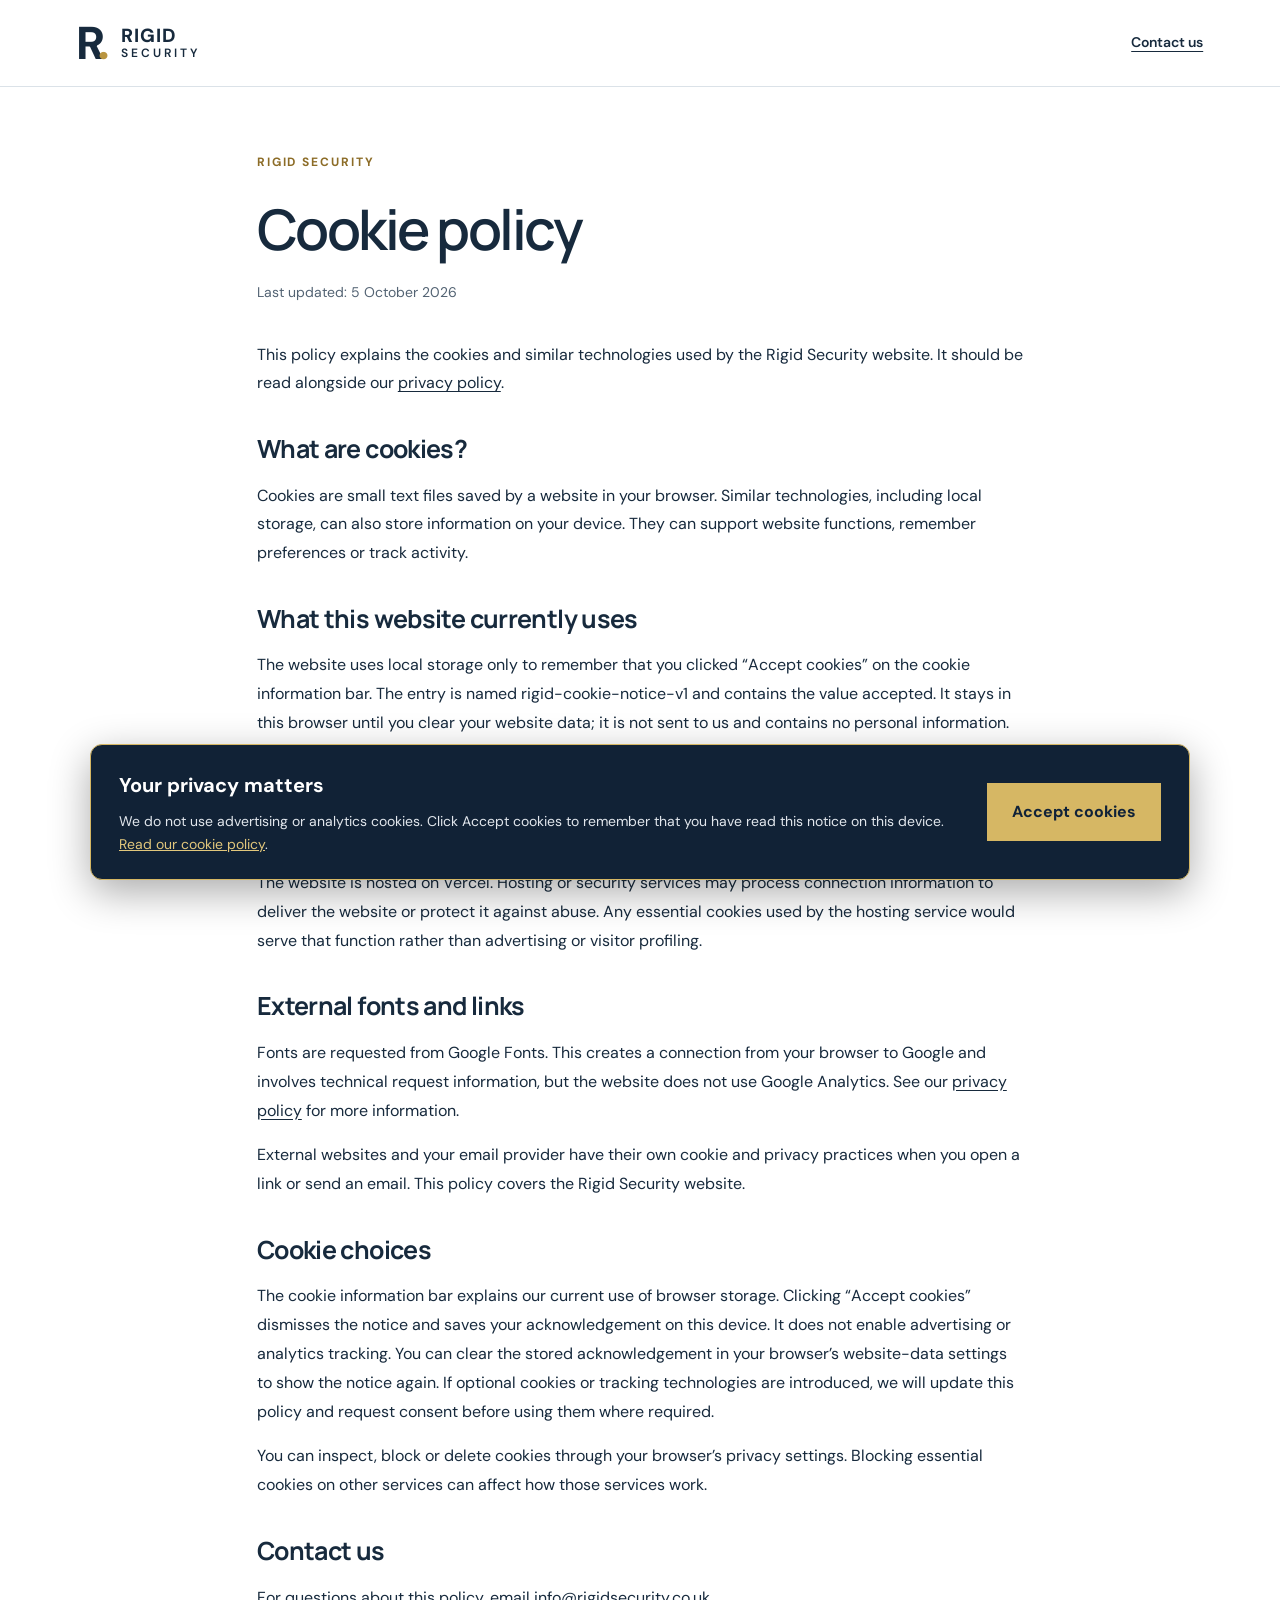
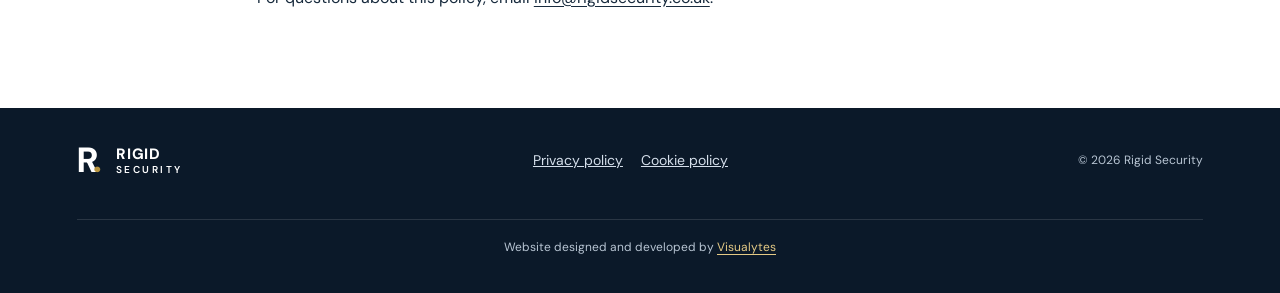
==== cookie-policy.html @ 5eea30d1 "Initial commit - Rigid Security website" ====
<!doctype html><html lang="en-GB"><head><meta charset="utf-8"><meta name="viewport" content="width=device-width, initial-scale=1"><title>Cookie policy | Rigid Security</title><meta name="description" content="Cookie policy for the Rigid Security website."><link rel="stylesheet" href="style.css"><link rel="stylesheet" href="redesign.css"><link rel="stylesheet" href="policy.css"><link rel="icon" href="data:image/svg+xml,%3Csvg xmlns='http://www.w3.org/2000/svg' viewBox='0 0 32 32'%3E%3Crect width='32' height='32' fill='%23112236'/%3E%3Ctext x='8' y='24' font-size='24' fill='%23d6b764'%3ER%3C/text%3E%3C/svg%3E"></head><body><a class="skip" href="#main">Skip to content</a><header><a class="brand" href="/"><span class="brand-mark">R<span>.</span></span><span>RIGID <b>SECURITY</b></span></a><a class="policy-header-link" href="/#contact">Contact us</a></header><main class="policy-main" id="main"><p class="eyebrow">RIGID SECURITY</p><h1>Cookie policy</h1><p class="updated">Last updated: 5 October 2026</p>
<p>This policy explains the cookies and similar technologies used by the Rigid Security website. It should be read alongside our <a href="privacy-policy.html">privacy policy</a>.</p>
<h2>What are cookies?</h2><p>Cookies are small text files saved by a website in your browser. Similar technologies, including local storage, can also store information on your device. They can support website functions, remember preferences or track activity.</p>
<h2>What this website currently uses</h2><p>The website uses local storage only to remember that you clicked “Accept cookies” on the cookie information bar. The entry is named rigid-cookie-notice-v1 and contains the value accepted. It stays in this browser until you clear your website data; it is not sent to us and contains no personal information. The website’s own code does not set cookies or use session storage. We have not added advertising, social media tracking or visitor analytics tools. The enquiry form keeps entries on the current page while you complete it and prepares an email in your email application; it does not save form entries in browser storage.</p><p>The website is hosted on Vercel. Hosting or security services may process connection information to deliver the website or protect it against abuse. Any essential cookies used by the hosting service would serve that function rather than advertising or visitor profiling.</p>
<h2>External fonts and links</h2><p>Fonts are requested from Google Fonts. This creates a connection from your browser to Google and involves technical request information, but the website does not use Google Analytics. See our <a href="privacy-policy.html">privacy policy</a> for more information.</p><p>External websites and your email provider have their own cookie and privacy practices when you open a link or send an email. This policy covers the Rigid Security website.</p>
<h2>Cookie choices</h2><p>The cookie information bar explains our current use of browser storage. Clicking “Accept cookies” dismisses the notice and saves your acknowledgement on this device. It does not enable advertising or analytics tracking. You can clear the stored acknowledgement in your browser’s website-data settings to show the notice again. If optional cookies or tracking technologies are introduced, we will update this policy and request consent before using them where required.</p><p>You can inspect, block or delete cookies through your browser’s privacy settings. Blocking essential cookies on other services can affect how those services work.</p>
<h2>Contact us</h2><p>For questions about this policy, email <a href="mailto:info@rigidsecurity.co.uk">info@rigidsecurity.co.uk</a>.</p>
</main><footer class="policy-footer"><a class="brand" href="/"><span class="brand-mark">R<span>.</span></span><span>RIGID <b>SECURITY</b></span></a><div class="policy-links"><a href="privacy-policy.html">Privacy policy</a><a href="cookie-policy.html">Cookie policy</a></div><span>© 2026 Rigid Security</span><p class="design-credit">Website designed and developed by <a href="https://www.visualytes.com" target="_blank" rel="noopener noreferrer">Visualytes</a></p></footer><script src="cookie-banner.js" defer></script></body></html>
---- style.css ----
@import url('https://fonts.googleapis.com/css2?family=DM+Sans:wght@400;500;600;700&family=Manrope:wght@400;500;600;700;800&display=swap');
:root{--navy:#112236;--deep:#0b1929;--lime:#c6f36b;--ink:#172a3d;--muted:#536373;--line:#dbe2e8;--paper:#f3f6f8}*{box-sizing:border-box}html{scroll-behavior:smooth;scroll-padding-top:90px}body{margin:0;color:var(--ink);font-family:'DM Sans',Arial,sans-serif;font-size:16px;line-height:1.65}a{color:inherit}button,input,select,textarea{font:inherit}button,a,input,select,textarea{-webkit-tap-highlight-color:transparent}a:focus-visible,button:focus-visible,input:focus-visible,select:focus-visible,textarea:focus-visible{outline:3px solid #78a922;outline-offset:5px}.skip{position:absolute;top:-100px;left:16px;background:white;padding:12px;z-index:50}.skip:focus{top:10px}header{display:flex;align-items:center;justify-content:space-between;gap:25px;padding:22px 6%;background:white;border-bottom:1px solid var(--line)}.brand{display:flex;align-items:center;gap:12px;text-decoration:none;line-height:1.15;font-size:19px;font-weight:800;letter-spacing:.06em}.brand b{display:block;font-size:12px;letter-spacing:.25em;font-weight:600}.brand-mark{font-size:46px;letter-spacing:-.13em;line-height:1;padding-right:6px}.brand-mark span{color:#80b52e}nav{display:flex;align-items:center;gap:30px}nav a{text-decoration:none;font-size:14px;font-weight:600}nav a:hover,.text-link:hover{color:#648c25}.button{display:inline-flex;align-items:center;justify-content:center;background:var(--lime);color:var(--deep);padding:15px 23px;border:0;border-radius:3px;font-weight:700;text-decoration:none;cursor:pointer;line-height:1.5;transition:background .15s}.button:hover{background:#b0e453}.button.small{background:var(--navy);color:white;padding:12px 21px}.menu{display:none}.hero{background:var(--navy);color:white;padding:70px 6% 0;display:grid;grid-template-columns:3fr 1fr;column-gap:70px;position:relative}.eyebrow{font-size:12px;letter-spacing:.16em;font-weight:700;margin:0 0 24px}.hero .eyebrow{color:var(--lime)}h1,h2,h3{font-family:Manrope,Arial,sans-serif;line-height:1.12;letter-spacing:-.045em;margin:0}h1{font-size:clamp(42px,5.8vw,82px);font-weight:600}h1 span{color:var(--lime)}.hero-copy{color:#ced7e0;max-width:540px;font-size:19px;margin:27px 0 30px}.hero-actions{display:flex;align-items:center;gap:28px;margin-bottom:65px}.text-link{text-underline-offset:6px;font-size:14px}.hero-note{border-left:1px solid #415065;padding-left:30px;display:flex;flex-direction:column;justify-content:space-between;margin-bottom:64px}.number{color:#a9b7c5;font-size:12px;letter-spacing:.12em}.hero-note p{font-family:Manrope,Arial,sans-serif;font-size:23px;line-height:1.4;letter-spacing:-.02em}.hero-note div>span{font-size:14px;color:#b9c5d0}.area{font-size:13px;color:#c9d3de;line-height:1.8}.hero-bottom{grid-column:1/-1;border-top:1px solid #415065;display:flex;gap:55px;padding:22px 0;color:#d0dae3;font-size:14px}.hero-bottom span:before{content:'+';color:var(--lime);margin-right:12px}.section{padding:85px 6%}.section-heading{display:flex;justify-content:space-between;align-items:flex-end;gap:50px;margin-bottom:45px}h2{font-size:clamp(32px,3.4vw,48px);font-weight:600}.section-heading>p{max-width:420px;color:var(--muted);margin-bottom:0}.service-grid{display:grid;grid-template-columns:repeat(4,1fr);border-top:1px solid var(--line);border-bottom:1px solid var(--line)}.service-grid article{padding:30px 24px 30px 0;display:flex;flex-direction:column}.service-grid article+article{padding-left:24px;border-left:1px solid var(--line)}.service-no{font-size:13px;color:#69842c;margin-bottom:28px}.service-grid h3{font-size:24px;letter-spacing:-.035em;min-height:55px}.service-grid p{color:var(--muted);font-size:15px}.service-grid ul{padding-left:18px;font-size:14px;color:var(--muted);margin-bottom:25px}.service-grid li{margin-bottom:8px}.service-grid a{font-size:13px;font-weight:700;text-underline-offset:5px;margin-top:auto}.about{background:var(--paper);display:grid;grid-template-columns:1fr 1fr;gap:80px}.about-intro>p:not(.eyebrow){color:var(--muted);max-width:540px}.about-intro h2{margin-bottom:25px}.principles{display:grid;grid-template-columns:1fr 1fr;gap:15px;border-top:1px solid var(--line);margin-top:28px;padding-top:24px;font-size:14px;font-weight:600}.principles span:before{content:'✓';margin-right:9px;color:#618321}.leadership{padding-top:12px}.leader{display:grid;grid-template-columns:125px 1fr;gap:25px;align-items:start}.leader img{width:125px;height:155px;object-fit:cover;object-position:center top;border-radius:3px}.leader .eyebrow{font-size:11px;margin-bottom:8px;color:var(--muted)}.leader h3{font-size:24px}.leader p{font-size:14px;color:var(--muted);margin-bottom:0}.second{margin-top:32px;border-top:1px solid var(--line);padding-top:30px}.initials{width:125px;height:100px;background:#e3e9ed;color:#647687;display:flex;align-items:center;justify-content:center;font-size:30px;letter-spacing:-.03em}.community{background:var(--deep);color:white}.community>.eyebrow{color:var(--lime)}.community-layout{display:grid;grid-template-columns:1.15fr 1fr;gap:80px}.community h2 span{color:var(--lime)}.community-layout p{color:#becbd8;margin-top:0}.community-layout .large-copy{font-size:22px;line-height:1.5;color:white}.community-layout .button{margin-top:16px}.community-steps{margin-top:60px;border-top:1px solid #354355;display:grid;grid-template-columns:repeat(3,1fr);gap:50px;padding-top:28px}.community-steps span{color:var(--lime);font-size:13px}.community-steps h3{font-size:22px;margin-top:17px;letter-spacing:-.025em}.community-steps p{font-size:14px;color:#becbd8;max-width:310px}.contact{display:grid;grid-template-columns:1fr 1.25fr;gap:100px}.contact-copy>p:not(.eyebrow){color:var(--muted);max-width:380px;margin-top:25px}.contact-details{display:flex;flex-direction:column;align-items:flex-start;margin-top:32px}.contact-details>span{font-size:11px;font-weight:700;letter-spacing:.12em;color:var(--muted);margin-top:20px;margin-bottom:8px}.contact-details a{text-decoration:none;font-size:19px}.contact-details a:hover{text-decoration:underline}.contact-details p{margin:0}form{padding:35px;background:var(--paper);border:1px solid var(--line);border-radius:4px}form h3{font-size:27px}.form-intro{font-size:14px;color:var(--muted);margin-bottom:25px}.form-grid{display:grid;grid-template-columns:1fr 1fr;gap:18px}label{display:block;font-size:14px;font-weight:500}label span{color:#657e2a}input,select,textarea{display:block;width:100%;padding:11px;margin:7px 0 0;background:white;border:1px solid #bcc8d2;border-radius:3px;color:var(--ink);min-width:0}textarea{resize:vertical}form>label{margin-top:18px}.privacy{font-size:12px;color:var(--muted);line-height:1.6;margin:20px 0}#form-status{font-size:14px;margin-bottom:0}#form-status:empty{display:none}footer{border-top:1px solid var(--line);padding:28px 6%;display:flex;align-items:center;justify-content:space-between;gap:25px}footer p,footer>span{font-size:12px;color:var(--muted)}footer .brand{font-size:15px}footer .brand b{font-size:10px}footer .brand-mark{font-size:35px}@media(min-width:1600px){header,.section,.hero,footer{padding-left:calc((100% - 1400px)/2);padding-right:calc((100% - 1400px)/2)}}@media(max-width:1000px){nav{gap:20px}.hero{gap:30px}.hero-note{padding-left:22px}.hero-note p{font-size:19px}.service-grid{grid-template-columns:1fr 1fr}.service-grid article:nth-child(3){padding-left:0;border-left:0}.service-grid article:nth-child(n+3){border-top:1px solid var(--line)}.service-grid h3{min-height:0}.about,.contact,.community-layout{gap:40px}.leader{grid-template-columns:85px 1fr;gap:18px}.leader img,.initials{width:85px}.contact{grid-template-columns:1fr 1.3fr}form{padding:24px}}@media(max-width:720px){header{padding:18px 6%;flex-wrap:wrap}.brand{font-size:17px}.brand-mark{font-size:38px}.menu{display:block;border:1px solid var(--line);background:white;padding:7px 13px;border-radius:3px;font-size:14px}nav{display:none;width:100%;flex-direction:column;align-items:stretch;gap:0}nav.open{display:flex}nav>a{padding:12px 0}nav .small{margin-top:10px}.hero{padding-top:45px;display:block}h1{font-size:clamp(36px,8vw,57px)}.hero-copy{font-size:17px}.hero-actions{flex-wrap:wrap;gap:20px;margin-bottom:40px}.hero-note{border-left:0;border-top:1px solid #415065;padding:22px 0;margin-bottom:25px;gap:10px}.hero-note p{margin:10px 0;font-size:21px}.area{margin-top:15px}.hero-bottom{flex-wrap:wrap;gap:12px 25px;font-size:12px}.section{padding-top:55px;padding-bottom:55px}.section-heading{display:block;margin-bottom:30px}.section-heading>p{margin-top:22px}.service-grid{display:block}.service-grid article,.service-grid article+article{border-left:0;padding:25px 0}.service-grid article+article{border-top:1px solid var(--line)}.service-no{margin-bottom:16px}.service-grid h3{font-size:25px}.service-grid p{font-size:16px}.service-grid a,.service-grid ul{font-size:14px}.about,.contact,.community-layout{display:block}.leadership{margin-top:40px}.leader{grid-template-columns:90px 1fr}.leader img,.initials{width:90px}.community-layout>div{margin-top:30px}.community-steps{grid-template-columns:1fr;gap:18px;margin-top:40px}.community-steps h3{margin-top:8px}.community-steps p{max-width:none}.contact form{margin-top:35px}.form-grid{grid-template-columns:1fr}.eyebrow{font-size:11px}footer{flex-wrap:wrap;gap:15px}footer p{width:100%;order:3;margin:0}.contact-details a{font-size:18px}.privacy{font-size:12px}}@media(prefers-reduced-motion:reduce){html{scroll-behavior:auto}*{transition:none!important}}
---- redesign.css ----
:root{--lime:#d6b764;--paper:#f4f6f7}body{background:#fff}.topbar{padding:9px 6%;display:flex;justify-content:space-between;gap:20px;background:#0b1929;color:#dce3eb;font-size:12px}.topbar a{text-decoration:none;color:#e6ca81}header{padding-top:20px;padding-bottom:20px}.brand-mark span{color:#b99540}.button{background:#d6b764;color:#102238;border-radius:0;padding:17px 25px}.button:hover{background:#e6ca81}.button.small{background:#112236}.hero{min-height:690px;padding-top:95px;grid-template-columns:1fr;overflow:hidden;isolation:isolate;background:#102238}.hero-photo{position:absolute;inset:0;width:100%;height:100%;object-fit:cover;object-position:center;z-index:-3}.hero:before{content:'';position:absolute;inset:0;background:linear-gradient(90deg,rgba(6,20,35,.94),rgba(6,20,35,.82) 35%,rgba(6,20,35,.2) 76%,rgba(6,20,35,.08));z-index:-2}.hero-main{max-width:740px}.hero h1{font-size:clamp(44px,5.2vw,74px);font-weight:700;line-height:1.1}.hero h1 span{color:#e5ca85}.hero .eyebrow{color:#e5ca85;letter-spacing:.2em}.hero-copy{max-width:470px;font-size:18px;line-height:1.7}.hero-actions{margin-bottom:60px}.hero-note{position:absolute;right:6%;bottom:120px;width:235px;background:rgba(9,26,43,.86);border:1px solid rgba(255,255,255,.22);padding:22px;margin:0;backdrop-filter:blur(8px);gap:12px}.hero-note .number{font-size:10px;letter-spacing:.13em;color:#e5ca85}.hero-note p{font-size:20px;margin:10px 0}.hero-note .area{border-top:1px solid #526071;padding-top:12px}.hero-bottom{background:rgba(9,26,43,.82);padding:23px 30px;margin-top:auto;margin-left:-30px;margin-right:-30px;font-size:14px;border-color:#8c98a044}.hero-bottom span:before{color:#e5ca85}.section{padding-top:95px;padding-bottom:95px}.section-heading{margin-bottom:40px}.section-heading .eyebrow,.about .eyebrow,.contact .eyebrow{color:#8c6c27}.section-heading h2,h2{font-weight:700}.services{background:#f4f6f7}.service-grid{display:grid;grid-template-columns:1fr 1fr;border:0;gap:30px}.service-grid article,.service-grid article+article,.service-grid article:nth-child(n+3){padding:0;border:1px solid #e0e5e9;background:white;overflow:hidden;box-shadow:0 10px 28px #11223608}.service-image{height:245px;position:relative;overflow:hidden}.service-image img{width:100%;height:100%;object-fit:cover;transition:transform .4s}.service-grid article:hover .service-image img{transform:scale(1.035)}.service-grid article:first-child .service-image img{object-position:70% 45%}.service-grid article:nth-child(2) .service-image img{object-position:40% 45%}.service-grid article:nth-child(3) .service-image img{object-position:75% 45%}.service-image:after{content:'';position:absolute;inset:0;background:linear-gradient(transparent 55%,#081a2bc9)}.service-image span{position:absolute;bottom:19px;left:28px;z-index:1;font-size:11px;color:#fff;letter-spacing:.16em;font-weight:700}.service-content{padding:30px;display:flex;flex-direction:column;flex:1}.service-no{display:none}.service-grid h3{min-height:0;font-size:29px}.service-grid p{font-size:16px;margin-top:15px}.service-grid ul{font-size:14px;display:grid;gap:0;margin-top:0;margin-bottom:22px}.service-grid a{font-size:14px;padding-top:15px;border-top:1px solid var(--line);text-decoration:none;color:#775e24}.about{background:white;grid-template-columns:1fr 1fr;gap:35px 70px}.about-photo{grid-column:1;grid-row:1 / span 2;position:relative;min-height:680px;overflow:hidden}.about-photo>img{position:absolute;width:100%;height:100%;object-fit:cover;object-position:60% center}.about-photo:after{content:'';position:absolute;inset:0;background:linear-gradient(transparent 50%,#071a2aeb)}.about-photo>div{position:absolute;bottom:40px;left:35px;right:30px;z-index:1;color:white}.about-photo span{font-size:11px;letter-spacing:.16em;color:#e5ca85;display:block;margin-bottom:16px}.about-photo strong{font-family:Manrope,Arial,sans-serif;line-height:1.2;font-size:32px;letter-spacing:-.04em}.about-intro{grid-column:2}.about-intro h2{font-size:39px}.leadership{grid-column:2;padding-top:0}.leader{grid-template-columns:75px 1fr;gap:20px}.leader img,.initials{width:75px;height:90px}.leader h3{font-size:22px}.leader p{font-size:14px}.second{margin-top:25px;padding-top:25px}.principles{font-size:13px;gap:13px}.principles span:before{color:#957635}.community{position:relative;overflow:hidden;background:#102238}.community-accent{position:absolute;bottom:-30px;left:3%;font-family:Manrope,Arial,sans-serif;font-size:clamp(70px,13vw,190px);font-weight:800;letter-spacing:-.05em;line-height:1;opacity:.04;pointer-events:none}.community>.eyebrow{color:#e5ca85}.community h2 span{color:#e5ca85}.community-steps span{color:#e5ca85}.community-layout{position:relative;z-index:1}.contact{background:#f4f6f7}form{background:white;border:0;box-shadow:0 18px 50px #1022380b;padding:38px}.contact-copy h2{font-size:48px}.contact-details>span{color:#8c6c27}.privacy{font-size:12px}footer{background:#0b1929;color:white;border:0;padding-top:35px;padding-bottom:35px}footer p,footer>span{color:#b8c5d3}@media(min-width:1600px){.topbar{padding-left:calc((100% - 1400px)/2);padding-right:calc((100% - 1400px)/2)}}@media(max-width:1050px){.hero-main{max-width:620px}.hero-note{display:none}.hero{min-height:650px}.hero:before{background:linear-gradient(90deg,#07182bed,#07182b9e 65%,#07182b30)}.about{gap:30px}.about-intro h2{font-size:34px}.about-photo{min-height:780px}.contact{gap:45px}.hero-bottom{gap:25px}}@media(max-width:720px){.topbar{font-size:11px;padding-top:8px;padding-bottom:8px}.topbar>span{display:none}.topbar>a{margin-left:auto}header{padding-top:16px;padding-bottom:16px}.hero{min-height:640px;padding-top:62px;display:flex;flex-direction:column}.hero-photo{object-position:65% center}.hero:before{background:linear-gradient(90deg,#07182bf0,#07182bab 80%)}.hero h1{font-size:clamp(38px,9vw,60px)}.hero .eyebrow{font-size:10px;letter-spacing:.13em}.hero-copy{font-size:17px}.hero-actions{margin-bottom:38px;align-items:flex-start;flex-direction:column}.hero-bottom{margin-left:-6.82%;margin-right:-6.82%;padding:22px 6.5%;gap:10px;flex-direction:column;font-size:13px}.section{padding-top:60px;padding-bottom:60px}.service-grid{grid-template-columns:1fr;gap:24px}.service-image{height:215px}.service-content{padding:25px}.service-grid h3{font-size:27px}.service-image span{left:25px;font-size:10px}.about{display:flex;flex-direction:column;gap:35px}.about-photo{min-height:390px;order:2}.about-intro{order:1}.leadership{order:3;margin-top:0}.about-photo>div{bottom:25px;left:25px}.about-photo strong{font-size:28px}.about-intro h2{font-size:34px}.contact-copy h2{font-size:36px}form{padding:25px}.community-accent{bottom:0}.leader{grid-template-columns:75px 1fr}.leader img,.initials{width:75px}.button{padding:15px 21px}.section-heading h2{font-size:34px}}

.service-grid article:first-child .service-image img{object-position:70% 15%}.service-grid article:nth-child(2) .service-image img{object-position:center 25%}
/* Gentle, one-time entrance motion; content remains available without scripts. */
@keyframes rigid-rise{from{opacity:0;transform:translateY(18px)}to{opacity:1;transform:translateY(0)}}
@keyframes rigid-image-settle{from{opacity:.65;transform:scale(1.035)}to{opacity:1;transform:scale(1)}}
@media(prefers-reduced-motion:no-preference){
 .hero-photo{animation:rigid-image-settle 1.8s ease-out both}
 .hero-main>.eyebrow{animation:rigid-rise .8s ease-out .12s both}
 .hero h1{animation:rigid-rise .95s ease-out .25s both}
 .hero-copy{animation:rigid-rise .85s ease-out .42s both}
 .hero-actions{animation:rigid-rise .85s ease-out .58s both}
 .hero-note,.hero-bottom{animation:rigid-rise .85s ease-out .7s both}
}
---- policy.css ----
.policy-main{max-width:920px;margin:auto;padding:65px 6% 80px}.policy-main h1{font-size:clamp(36px,5vw,56px);margin-bottom:20px}.policy-main .updated{color:var(--muted);font-size:14px;margin-bottom:35px}.policy-main h2{font-size:25px;line-height:1.3;margin:35px 0 15px;letter-spacing:-.025em}.policy-main p,.policy-main li{line-height:1.8}.policy-main a{text-underline-offset:3px}.policy-main li{margin-bottom:9px}.policy-main .eyebrow{color:#8c6c27}.policy-links{display:flex;flex-wrap:wrap;gap:18px;font-size:14px}.policy-header-link{font-size:14px;font-weight:600;text-underline-offset:4px}.policy-footer{flex-wrap:wrap}.policy-footer .policy-links a{color:#d5dfeb}@media(max-width:720px){.policy-main{padding-top:40px}.policy-main h2{font-size:23px}.policy-links{width:100%}}

.cookie-banner{position:fixed;bottom:20px;left:20px;right:20px;z-index:1000;max-width:1100px;margin:auto;display:flex;align-items:center;gap:28px;padding:24px 28px;background:#112236;color:#fff;border:1px solid #d6b764;border-radius:12px;box-shadow:0 12px 40px #0005}.cookie-banner strong{font-size:20px}.cookie-banner p{margin:8px 0 0;font-size:14px;line-height:1.6;color:#e2e7ed}.cookie-banner a{color:#e2c77c;text-decoration:underline}.cookie-banner .button{flex-shrink:0;cursor:pointer}@media(max-width:600px){.cookie-banner{left:12px;right:12px;bottom:12px;padding:20px;gap:16px;flex-direction:column;align-items:stretch}.cookie-banner .button{width:100%}}

footer .design-credit{flex-basis:100%;width:100%;margin:16px 0 0;padding-top:18px;border-top:1px solid #ffffff20;font-size:12px;text-align:center;color:#b8c5d3}footer .design-credit a{color:#e5ca85;text-decoration:underline;text-underline-offset:3px}
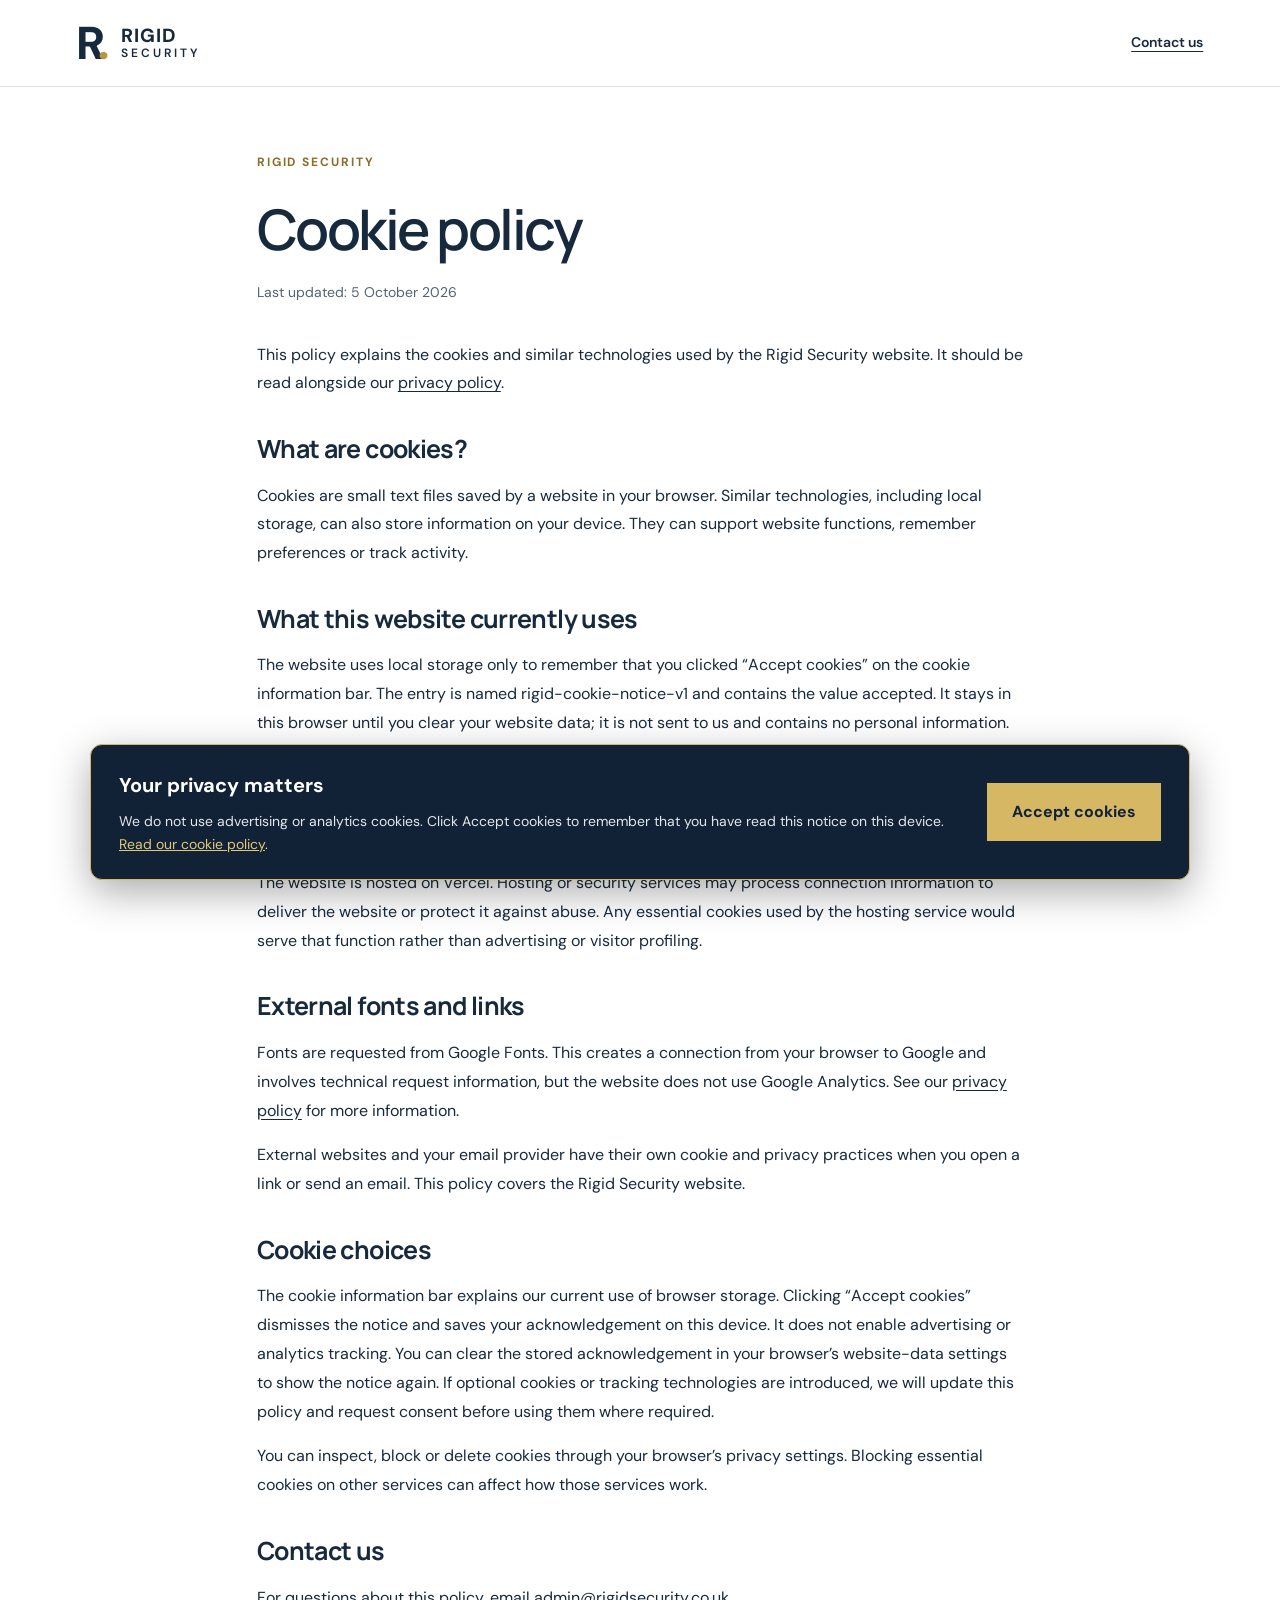
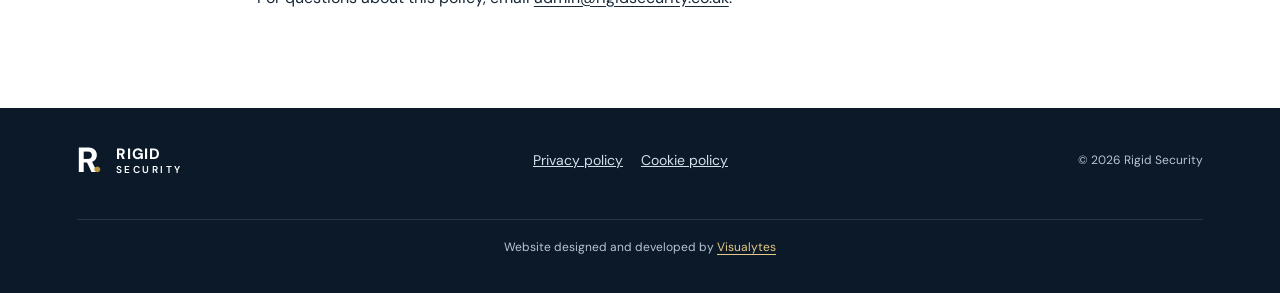
==== commit 6dd4bdf5: "Update email  Rigid Security website" ====
--- a/cookie-policy.html
+++ b/cookie-policy.html
@@ -4,5 +4,5 @@
 <h2>What this website currently uses</h2><p>The website uses local storage only to remember that you clicked “Accept cookies” on the cookie information bar. The entry is named rigid-cookie-notice-v1 and contains the value accepted. It stays in this browser until you clear your website data; it is not sent to us and contains no personal information. The website’s own code does not set cookies or use session storage. We have not added advertising, social media tracking or visitor analytics tools. The enquiry form keeps entries on the current page while you complete it and prepares an email in your email application; it does not save form entries in browser storage.</p><p>The website is hosted on Vercel. Hosting or security services may process connection information to deliver the website or protect it against abuse. Any essential cookies used by the hosting service would serve that function rather than advertising or visitor profiling.</p>
 <h2>External fonts and links</h2><p>Fonts are requested from Google Fonts. This creates a connection from your browser to Google and involves technical request information, but the website does not use Google Analytics. See our <a href="privacy-policy.html">privacy policy</a> for more information.</p><p>External websites and your email provider have their own cookie and privacy practices when you open a link or send an email. This policy covers the Rigid Security website.</p>
 <h2>Cookie choices</h2><p>The cookie information bar explains our current use of browser storage. Clicking “Accept cookies” dismisses the notice and saves your acknowledgement on this device. It does not enable advertising or analytics tracking. You can clear the stored acknowledgement in your browser’s website-data settings to show the notice again. If optional cookies or tracking technologies are introduced, we will update this policy and request consent before using them where required.</p><p>You can inspect, block or delete cookies through your browser’s privacy settings. Blocking essential cookies on other services can affect how those services work.</p>
-<h2>Contact us</h2><p>For questions about this policy, email <a href="mailto:info@rigidsecurity.co.uk">info@rigidsecurity.co.uk</a>.</p>
+<h2>Contact us</h2><p>For questions about this policy, email <a href="mailto:admin@rigidsecurity.co.uk">admin@rigidsecurity.co.uk</a>.</p>
 </main><footer class="policy-footer"><a class="brand" href="/"><span class="brand-mark">R<span>.</span></span><span>RIGID <b>SECURITY</b></span></a><div class="policy-links"><a href="privacy-policy.html">Privacy policy</a><a href="cookie-policy.html">Cookie policy</a></div><span>© 2026 Rigid Security</span><p class="design-credit">Website designed and developed by <a href="https://www.visualytes.com" target="_blank" rel="noopener noreferrer">Visualytes</a></p></footer><script src="cookie-banner.js" defer></script></body></html>
